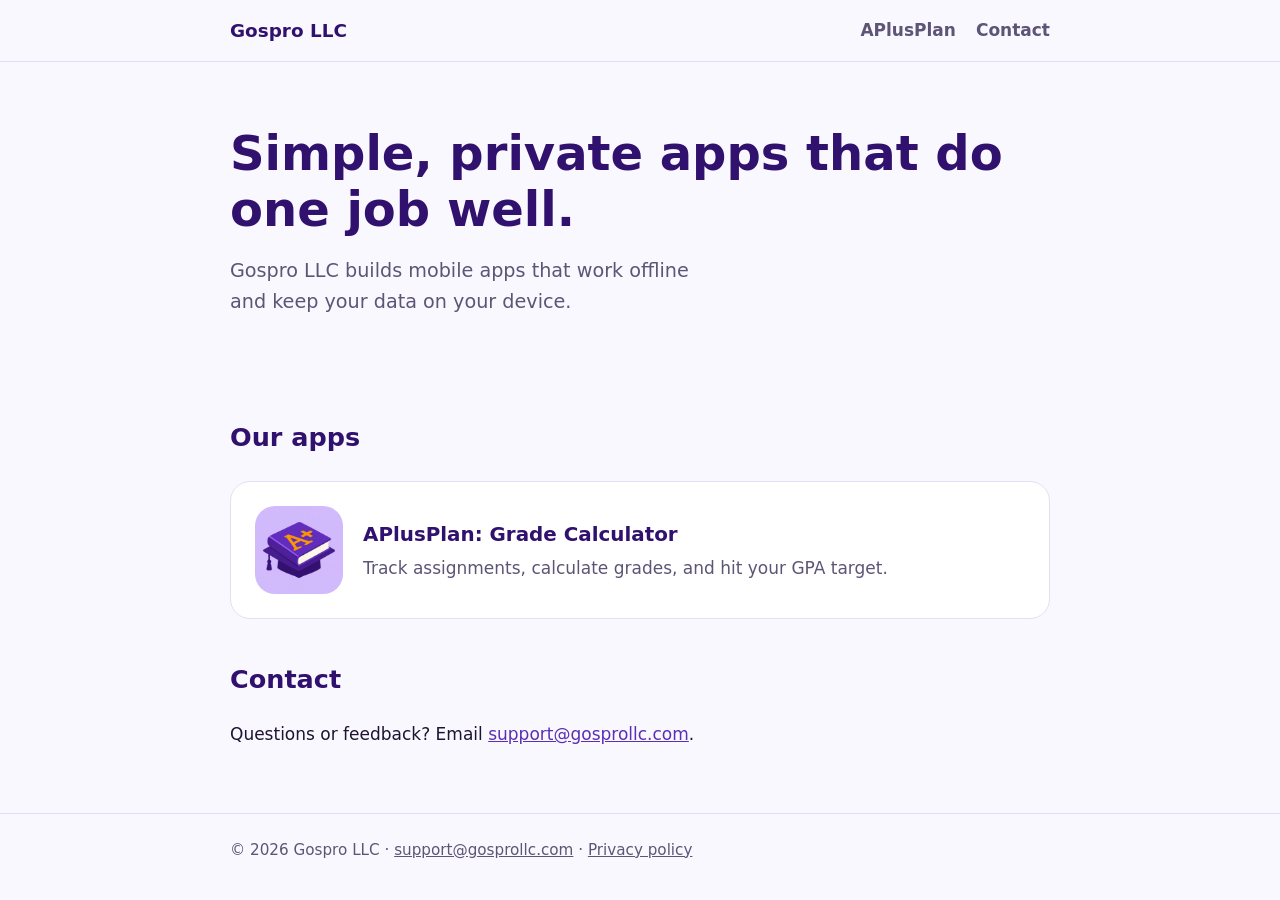
==== index.html @ e349e806 "Initial Gospro LLC site: home, APlusPlan page, privacy policy Co-Authored-By: Claude Sonnet 5.5 <nor" ====
<!doctype html>
<html lang="en"><head><meta charset="utf-8"><meta name="viewport" content="width=device-width,initial-scale=1">
<title>Gospro LLC</title><meta name="description" content="Gospro LLC builds simple, private mobile apps."><link rel="icon" href="./assets/aplusplan-icon.png">
<link rel="stylesheet" href="./style.css"></head><body>
<header class="site"><div class="wrap"><a class="logo" href="./">Gospro LLC</a>
<nav><a href="./aplusplan/">APlusPlan</a><a href="mailto:support@gosprollc.com">Contact</a></nav></div></header>
<main class="wrap">
<section class="hero"><h1>Simple, private apps that do one job well.</h1>
<p class="lead">Gospro LLC builds mobile apps that work offline and keep your data on your device.</p></section>
<h2>Our apps</h2>
<a class="card" href="aplusplan/"><img src="assets/aplusplan-icon.png" alt="APlusPlan icon"><div><h3>APlusPlan: Grade Calculator</h3><p>Track assignments, calculate grades, and hit your GPA target.</p></div></a>
<h2>Contact</h2>
<p>Questions or feedback? Email <a href="mailto:support@gosprollc.com">support@gosprollc.com</a>.</p>
</main>
<footer><div class="wrap">&copy; 2026 Gospro LLC &middot; <a href="mailto:support@gosprollc.com">support@gosprollc.com</a> &middot; <a href="./aplusplan/privacy/">Privacy policy</a></div></footer>
</body></html>
---- style.css ----
:root{--bg:#faf8ff;--surface:#fff;--text:#1d1530;--muted:#5d5575;--brand:#5b2fb5;--deep:#31116e;--accent:#ff9500;--line:#e6def5}
@media (prefers-color-scheme:dark){:root{--bg:#120c1f;--surface:#1c1330;--text:#f1ecfb;--muted:#b3a9cc;--brand:#b79cf5;--deep:#d8c9fa;--line:#2f2548}}
*{box-sizing:border-box}
body{margin:0;background:var(--bg);color:var(--text);font:17px/1.6 system-ui,-apple-system,"Segoe UI",Roboto,sans-serif}
a{color:var(--brand)}
.wrap{max-width:860px;margin:0 auto;padding:0 20px}
header.site{border-bottom:1px solid var(--line)}
header.site .wrap{display:flex;justify-content:space-between;align-items:center;padding-top:16px;padding-bottom:16px}
.logo{font-weight:800;font-size:1.15rem;color:var(--deep);text-decoration:none}
nav a{margin-left:20px;text-decoration:none;color:var(--muted);font-weight:600}
nav a:hover{color:var(--brand)}
.hero{padding:64px 0 40px}
h1{font-size:clamp(2rem,5vw,3rem);line-height:1.15;margin:0 0 16px;color:var(--deep)}
h2{color:var(--deep);margin-top:40px}
.lead{font-size:1.2rem;color:var(--muted);max-width:40ch}
.card{display:flex;gap:20px;align-items:center;background:var(--surface);border:1px solid var(--line);border-radius:20px;padding:24px;text-decoration:none;color:inherit;margin:24px 0}
.card img{width:88px;height:88px;border-radius:20px;flex:none}
.card h3{margin:0 0 4px;color:var(--deep)}
.card p{margin:0;color:var(--muted)}
.shots{display:flex;gap:16px;overflow-x:auto;padding:8px 0 24px}
.shots img{height:440px;border-radius:16px;border:1px solid var(--line);flex:none}
ul.feat{padding-left:20px}ul.feat li{margin:6px 0}
.app-head{display:flex;gap:20px;align-items:center;margin:48px 0 8px}
.app-head img{width:96px;height:96px;border-radius:22px}
.app-head h1{margin:0;font-size:2rem}
.tag{color:var(--muted);margin:4px 0 0}
footer{border-top:1px solid var(--line);margin-top:64px;padding:24px 0;color:var(--muted);font-size:.95rem}
footer a{color:var(--muted)}
.policy{max-width:70ch}
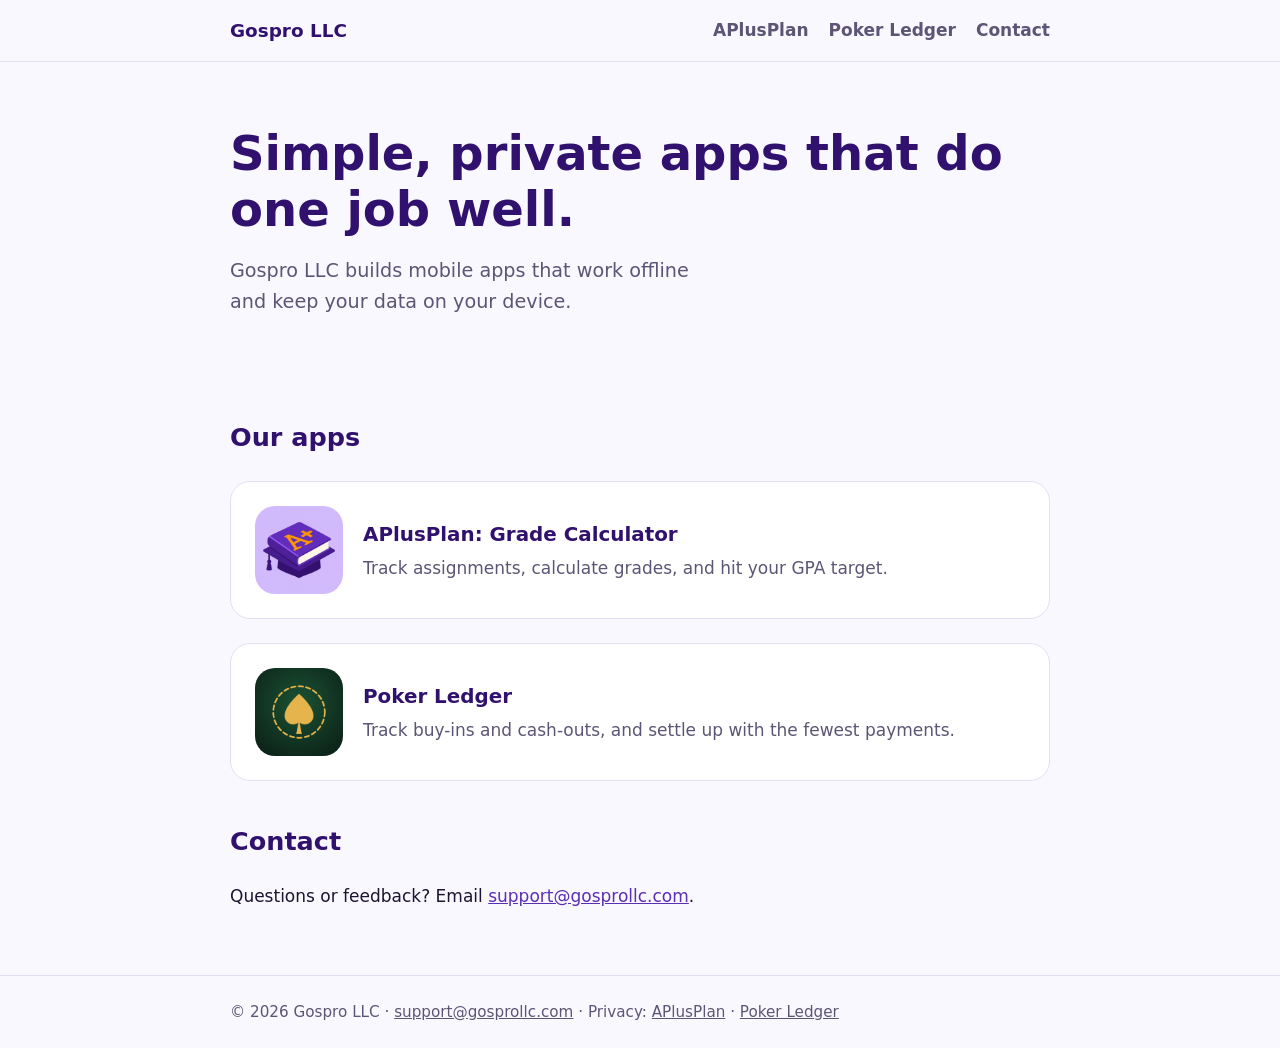
==== commit 4de48284: "Add Poker Ledger app page, privacy policy and support page Co-Authored-By: Claude Sonnet 5.5 <norepl" ====
--- a/index.html
+++ b/index.html
@@ -3,14 +3,15 @@
 <title>Gospro LLC</title><meta name="description" content="Gospro LLC builds simple, private mobile apps."><link rel="icon" href="./assets/aplusplan-icon.png">
 <link rel="stylesheet" href="./style.css"></head><body>
 <header class="site"><div class="wrap"><a class="logo" href="./">Gospro LLC</a>
-<nav><a href="./aplusplan/">APlusPlan</a><a href="mailto:support@gosprollc.com">Contact</a></nav></div></header>
+<nav><a href="./aplusplan/">APlusPlan</a><a href="./pokerledger/">Poker Ledger</a><a href="mailto:support@gosprollc.com">Contact</a></nav></div></header>
 <main class="wrap">
 <section class="hero"><h1>Simple, private apps that do one job well.</h1>
 <p class="lead">Gospro LLC builds mobile apps that work offline and keep your data on your device.</p></section>
 <h2>Our apps</h2>
 <a class="card" href="aplusplan/"><img src="assets/aplusplan-icon.png" alt="APlusPlan icon"><div><h3>APlusPlan: Grade Calculator</h3><p>Track assignments, calculate grades, and hit your GPA target.</p></div></a>
+<a class="card" href="pokerledger/"><img src="assets/pokerledger-icon.png" alt="Poker Ledger icon"><div><h3>Poker Ledger</h3><p>Track buy-ins and cash-outs, and settle up with the fewest payments.</p></div></a>
 <h2>Contact</h2>
 <p>Questions or feedback? Email <a href="mailto:support@gosprollc.com">support@gosprollc.com</a>.</p>
 </main>
-<footer><div class="wrap">&copy; 2026 Gospro LLC &middot; <a href="mailto:support@gosprollc.com">support@gosprollc.com</a> &middot; <a href="./aplusplan/privacy/">Privacy policy</a></div></footer>
+<footer><div class="wrap">&copy; 2026 Gospro LLC &middot; <a href="mailto:support@gosprollc.com">support@gosprollc.com</a> &middot; Privacy: <a href="./aplusplan/privacy/">APlusPlan</a> &middot; <a href="./pokerledger/privacy/">Poker Ledger</a></div></footer>
 </body></html>
